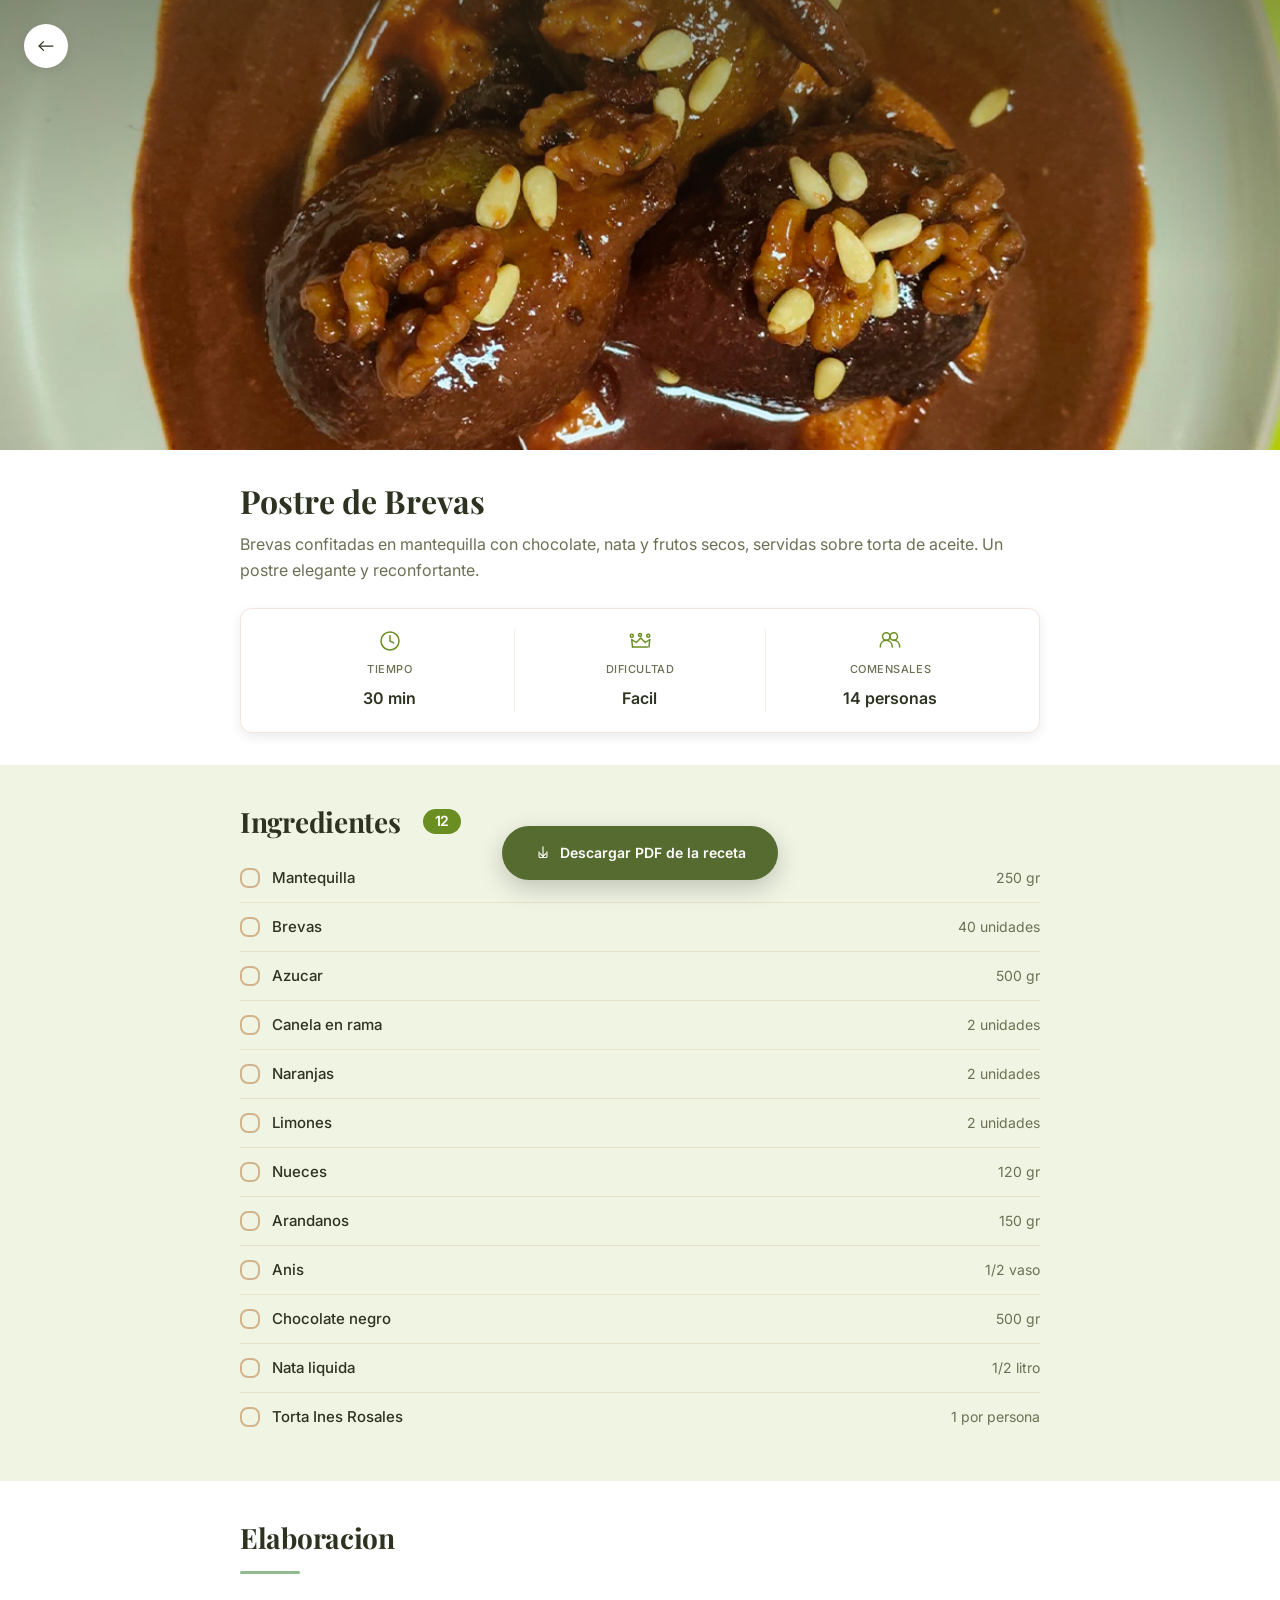
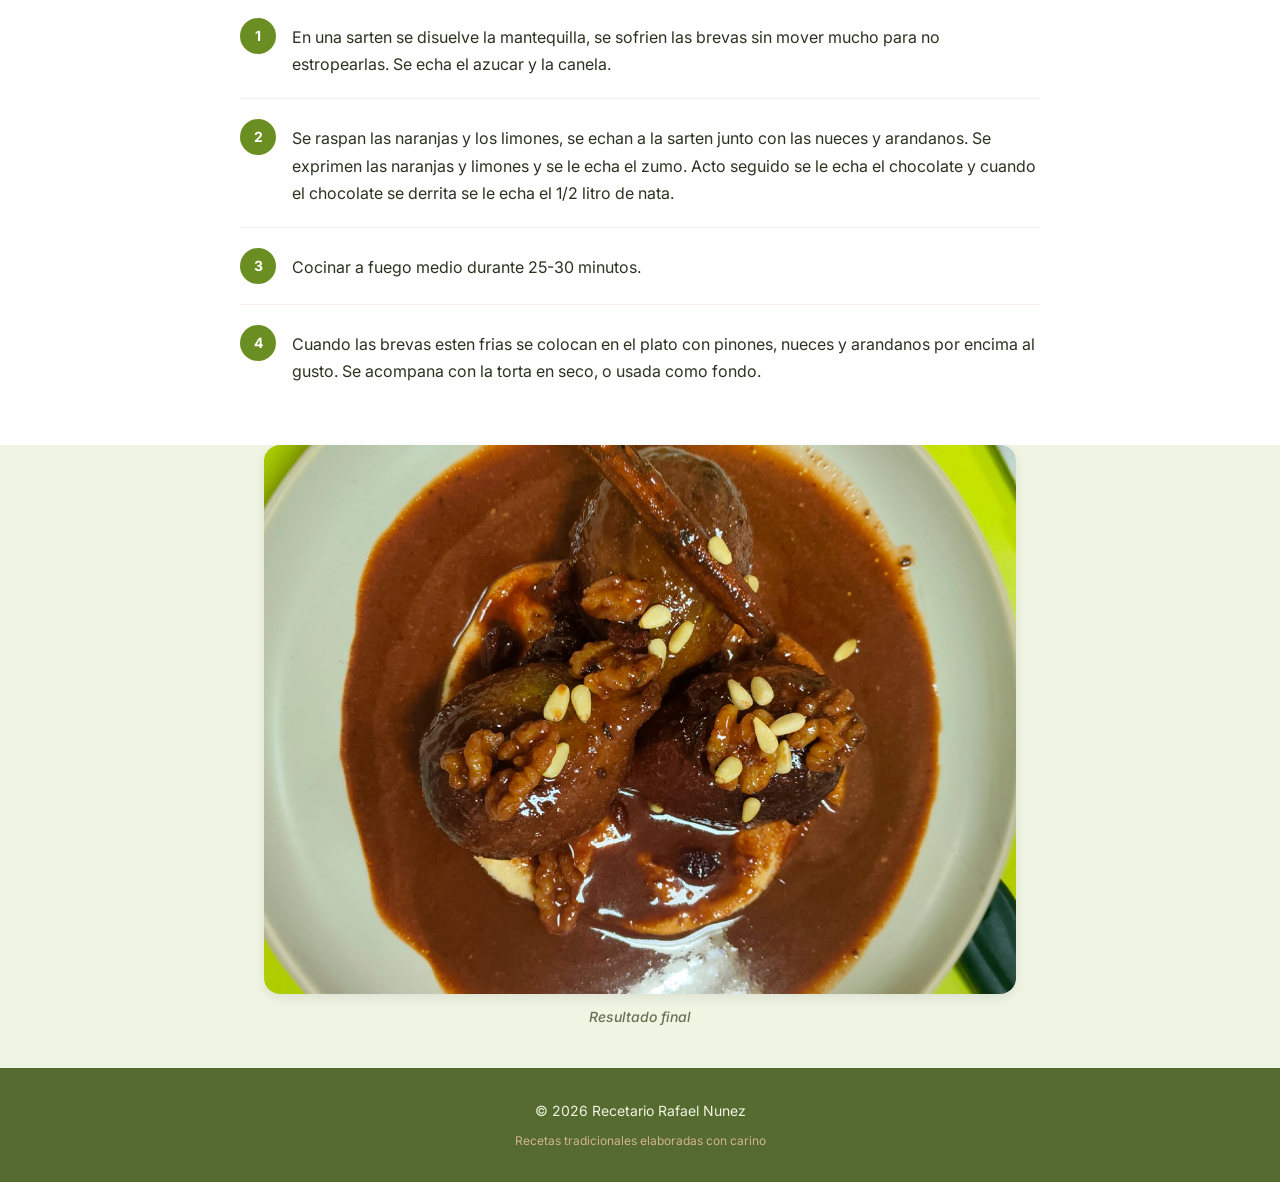
==== recetas/receta2.html @ fcdf8cca "Creación" ====
<!DOCTYPE html>
<html lang="es">
<head>
  <meta charset="UTF-8">
  <meta name="viewport" content="width=device-width, initial-scale=1.0">
  <title>Receta | Recetario Rafael Nunez</title>
  <link rel="stylesheet" href="../style.css">
</head>
<body>

  <a href="../index.html" class="back-button" aria-label="Volver al inicio">
    <svg xmlns="http://www.w3.org/2000/svg" width="20" height="20" viewBox="0 0 256 256" fill="none" stroke="currentColor" stroke-width="16" stroke-linecap="round" stroke-linejoin="round"><line x1="216" y1="128" x2="40" y2="128"/><polyline points="96 72 40 128 96 184"/></svg>
  </a>

  <section class="recipe-hero">
    <img src="" alt="" id="recipe-hero-img" loading="eager">
    <div class="recipe-hero-overlay"></div>
  </section>

  <section class="recipe-header">
    <div class="recipe-header-inner">
      <h1 class="recipe-title" id="recipe-title"></h1>
      <p class="recipe-description" id="recipe-description"></p>
      <div class="info-bar">
        <div class="info-col">
          <svg xmlns="http://www.w3.org/2000/svg" width="24" height="24" viewBox="0 0 256 256" fill="none" stroke="currentColor" stroke-width="16" stroke-linecap="round" stroke-linejoin="round"><circle cx="128" cy="128" r="96"/><polyline points="128 72 128 128 168 148"/></svg>
          <span class="info-label">Tiempo</span>
          <span class="info-value" id="info-tiempo"></span>
        </div>
        <div class="info-col">
          <svg xmlns="http://www.w3.org/2000/svg" width="24" height="24" viewBox="0 0 256 256" fill="none" stroke="currentColor" stroke-width="16" stroke-linecap="round" stroke-linejoin="round"><path d="M48 192h160"/><path d="M48 192l-8-80 48 32 48-48 48 48 48-32-8 80"/><circle cx="40" cy="72" r="16"/><circle cx="128" cy="64" r="16"/><circle cx="216" cy="72" r="16"/></svg>
          <span class="info-label">Dificultad</span>
          <span class="info-value" id="info-dificultad"></span>
        </div>
        <div class="info-col">
          <svg xmlns="http://www.w3.org/2000/svg" width="24" height="24" viewBox="0 0 256 256" fill="none" stroke="currentColor" stroke-width="16" stroke-linecap="round" stroke-linejoin="round"><circle cx="88" cy="80" r="40"/><circle cx="168" cy="80" r="40"/><path d="M24 192c0-48 32-72 64-72s64 24 64 72"/><path d="M168 120c32 0 64 24 64 72"/></svg>
          <span class="info-label">Comensales</span>
          <span class="info-value" id="info-comensales"></span>
        </div>
      </div>
    </div>
  </section>

  <section class="ingredients-section">
    <div class="ingredients-section-inner">
      <h2 class="section-heading" style="margin-bottom:0;">
        Ingredientes
        <span class="ingredient-count" id="ingredient-count">0</span>
      </h2>
      <div class="ingredients-list" id="ingredients-list"></div>
    </div>
  </section>

  <section class="steps-section">
    <div class="steps-section-inner">
      <h2 class="section-heading" style="margin-bottom:0;">Elaboracion</h2>
      <div class="deco-line" style="margin:16px 0 24px;"></div>
      <div class="steps-list" id="steps-list"></div>
    </div>
  </section>

  <section class="final-image-section">
    <img src="" alt="" id="final-image" loading="lazy">
    <p class="final-caption">Resultado final</p>
  </section>

  <a href="" class="sticky-download-btn" id="download-btn" target="_blank" rel="noopener">
    <svg xmlns="http://www.w3.org/2000/svg" width="18" height="18" viewBox="0 0 256 256" fill="none" stroke="currentColor" stroke-width="16" stroke-linecap="round" stroke-linejoin="round"><path d="M184 112v64a16 16 0 0 1-16 16H88a16 16 0 0 1-16-16v-64"/><polyline points="88 136 128 176 168 136"/><line x1="128" y1="176" x2="128" y2="40"/></svg>
    Descargar PDF de la receta
  </a>

  <footer class="page-footer">
    <p>&copy; 2026 Recetario Rafael Nunez</p>
    <p class="footer-sub">Recetas tradicionales elaboradas con carino</p>
  </footer>

  <script>
    (function() {
      const pageName = window.location.pathname.split('/').pop();

      fetch('../data.json')
        .then(r => r.json())
        .then(data => {
          const recipe = data.recetas.find(r => r.html.includes(pageName));
          if (!recipe) return;

          document.title = recipe.titulo + ' | Recetario Rafael Nunez';

          var heroImg = document.getElementById('recipe-hero-img');
          if (heroImg) { heroImg.src = '../' + recipe.imagen; heroImg.alt = recipe.titulo; }

          var titleEl = document.getElementById('recipe-title');
          var descEl = document.getElementById('recipe-description');
          if (titleEl) titleEl.textContent = recipe.titulo;
          if (descEl) descEl.textContent = recipe.descripcion;

          var tEl = document.getElementById('info-tiempo');
          var dEl = document.getElementById('info-dificultad');
          var cEl = document.getElementById('info-comensales');
          if (tEl) tEl.textContent = recipe.tiempoLabel;
          if (dEl) dEl.textContent = recipe.dificultad;
          if (cEl) cEl.textContent = recipe.comensales + ' personas';

          // Ingredients
          var ingList = document.getElementById('ingredients-list');
          var countBadge = document.getElementById('ingredient-count');
          if (ingList) {
            var ingredients = recipe.ingredientes || [];
            if (countBadge) countBadge.textContent = ingredients.length;
            var storageKey = 'recipe-' + recipe.id + '-ingredients';
            var checkedIndices = [];
            try {
              var saved = localStorage.getItem(storageKey);
              if (saved) checkedIndices = JSON.parse(saved);
            } catch(e) { checkedIndices = []; }

            ingList.innerHTML = ingredients.map(function(ing, index) {
              var isChecked = checkedIndices.includes(index) ? 'checked' : '';
              return '<div class="ingredient-row">' +
                '<input type="checkbox" class="ingredient-checkbox" id="ing-' + index + '" data-index="' + index + '" ' + isChecked + '>' +
                '<label for="ing-' + index + '" class="ingredient-label">' +
                  '<span class="ingredient-name">' + ing.nombre + '</span>' +
                  '<span class="ingredient-qty">' + ing.cantidad + '</span>' +
                '</label>' +
              '</div>';
            }).join('');

            ingList.querySelectorAll('.ingredient-checkbox').forEach(function(cb) {
              cb.addEventListener('change', function() {
                var allChecked = Array.from(ingList.querySelectorAll('.ingredient-checkbox'))
                  .map(function(c, i) { return c.checked ? i : -1; })
                  .filter(function(i) { return i !== -1; });
                localStorage.setItem(storageKey, JSON.stringify(allChecked));
              });
            });
          }

          // Steps
          var stepsList = document.getElementById('steps-list');
          if (stepsList) {
            var steps = recipe.pasos || [];
            stepsList.innerHTML = steps.map(function(step, index) {
              return '<div class="step-card">' +
                '<span class="step-number">' + (index + 1) + '</span>' +
                '<p class="step-text">' + step + '</p>' +
              '</div>';
            }).join('');
          }

          // Final image
          var finalImg = document.getElementById('final-image');
          if (finalImg) { finalImg.src = '../' + recipe.imagen; finalImg.alt = 'Resultado final - ' + recipe.titulo; }

          // Download link
          var downloadBtn = document.getElementById('download-btn');
          if (downloadBtn) downloadBtn.href = '../' + recipe.pdf;
        })
        .catch(function(err) { console.error('Error cargando datos:', err); });
    })();
  </script>
</body>
</html>
---- style.css ----
@import url('https://fonts.googleapis.com/css2?family=Playfair+Display:wght@400;600;700&family=Inter:wght@400;500;600;700&display=swap');

:root {
  --matcha-cream: #F0F4E3;
  --sage-mist: #E4EBD5;
  --olive-branch: #6B8E23;
  --matcha-green: #8FBC8F;
  --forest-deep: #556B2F;
  --earth-brown: #8B4513;
  --warm-tan: #D2B48C;
  --text-primary: #2D3320;
  --text-secondary: #6B7054;
  --text-light: #F0F4E3;
  --pure-white: #FFFFFF;
  --font-heading: 'Playfair Display', Georgia, serif;
  --font-body: 'Inter', -apple-system, BlinkMacSystemFont, sans-serif;
  --shadow-card: 0 4px 12px rgba(0,0,0,0.08);
  --shadow-card-hover: 0 8px 24px rgba(0,0,0,0.12);
  --shadow-filter: 0 2px 8px rgba(0,0,0,0.06);
  --shadow-sticky: 0 8px 24px rgba(0,0,0,0.2);
  --radius-sm: 8px;
  --radius-md: 12px;
  --radius-lg: 16px;
  --radius-pill: 9999px;
}

*, *::before, *::after { box-sizing: border-box; margin: 0; padding: 0; }
html { scroll-behavior: smooth; }
body {
  font-family: var(--font-body);
  font-size: 16px;
  line-height: 1.6;
  color: var(--text-primary);
  background-color: var(--matcha-cream);
  -webkit-font-smoothing: antialiased;
  -moz-osx-font-smoothing: grayscale;
}
img { max-width: 100%; height: auto; display: block; }
a { text-decoration: none; color: inherit; }
button { cursor: pointer; border: none; background: none; font-family: inherit; }
ul, ol { list-style: none; }

@keyframes fadeSlideUp {
  from { opacity: 0; transform: translateY(20px); }
  to { opacity: 1; transform: translateY(0); }
}
@keyframes fadeIn {
  from { opacity: 0; }
  to { opacity: 1; }
}

.container { max-width: 1200px; margin: 0 auto; padding: 0 24px; }
@media (min-width: 768px) { .container { padding: 0 48px; } }

/* ===== WELCOME SLIDER ===== */
.welcome-overlay {
  position: fixed; inset: 0; z-index: 100;
  background: var(--matcha-cream);
  display: flex; flex-direction: column;
  animation: fadeIn 0.4s ease;
}
.welcome-overlay.is-hidden { opacity: 0; pointer-events: none; transition: opacity 0.4s ease; }
.welcome-overlay.is-gone { display: none; }
.slider-container { flex: 1; overflow: hidden; position: relative; }
.slides-wrapper { display: flex; height: 100%; transition: transform 0.6s cubic-bezier(0.4, 0, 0.2, 1); }
.slide {
  min-width: 100%; height: 100%;
  display: flex; flex-direction: column;
  justify-content: center; align-items: center;
  padding: 48px 24px; text-align: center; position: relative;
}
.slide-1 { background: var(--matcha-cream); }
.slide-2 { background: var(--sage-mist); }
.slide-3 {
  background: var(--matcha-cream);
  background-image: radial-gradient(circle at center, rgba(139,188,143,0.15) 0%, transparent 70%);
}
.slide-content { position: relative; z-index: 2; max-width: 600px; opacity: 0; }
.slide.is-active .slide-content { animation: fadeSlideUp 0.5s ease forwards; }
.slide.is-active .slide-content > *:nth-child(1) { animation-delay: 0.1s; animation-fill-mode: both; animation-name: fadeSlideUp; animation-duration: 0.5s; }
.slide.is-active .slide-content > *:nth-child(2) { animation-delay: 0.25s; animation-fill-mode: both; animation-name: fadeSlideUp; animation-duration: 0.5s; }
.slide.is-active .slide-content > *:nth-child(3) { animation-delay: 0.4s; animation-fill-mode: both; animation-name: fadeSlideUp; animation-duration: 0.5s; }
.slide.is-active .slide-content > *:nth-child(4) { animation-delay: 0.55s; animation-fill-mode: both; animation-name: fadeSlideUp; animation-duration: 0.5s; }
.slide-title {
  font-family: var(--font-heading); font-weight: 700;
  font-size: clamp(1.75rem, 5vw, 2.5rem); line-height: 1.15;
  letter-spacing: -0.02em; color: var(--forest-deep); margin-bottom: 16px;
}
.slide-subtitle { font-size: 1rem; line-height: 1.6; color: var(--text-secondary); max-width: 480px; margin: 0 auto 24px; }
.slide-features { display: flex; gap: 48px; justify-content: center; margin-top: 32px; flex-wrap: wrap; }
.slide-feature { display: flex; flex-direction: column; align-items: center; gap: 8px; }
.slide-feature svg { width: 32px; height: 32px; color: var(--olive-branch); }
.slide-feature span { font-size: 0.8125rem; font-weight: 500; color: var(--text-secondary); }
.deco-line { width: 60px; height: 3px; background: var(--matcha-green); border-radius: var(--radius-pill); margin: 20px auto; }
.slider-dots { display: flex; justify-content: center; gap: 12px; padding: 24px; position: relative; z-index: 2; }
.slider-dot {
  width: 10px; height: 10px; border-radius: 50%;
  border: 2px solid var(--forest-deep); background: transparent;
  cursor: pointer; transition: all 0.3s ease; padding: 0;
}
.slider-dot.is-active { background: var(--forest-deep); transform: scale(1.2); }

/* ===== BUTTONS ===== */
.btn-primary {
  display: inline-flex; align-items: center; gap: 8px;
  background: var(--olive-branch); color: var(--pure-white);
  font-family: var(--font-body); font-weight: 600; font-size: 0.875rem;
  letter-spacing: 0.01em; padding: 14px 28px; border-radius: var(--radius-pill);
  border: none; cursor: pointer; transition: all 0.3s ease;
}
.btn-primary:hover { background: var(--earth-brown); box-shadow: var(--shadow-sticky); }
.btn-outline {
  display: inline-flex; align-items: center; gap: 8px;
  background: transparent; color: var(--olive-branch);
  font-weight: 600; font-size: 0.875rem;
  padding: 12px 24px; border-radius: var(--radius-pill);
  border: 2px solid var(--olive-branch); cursor: pointer; transition: all 0.3s ease;
}
.btn-outline:hover { background: var(--olive-branch); color: var(--pure-white); }
.btn-outline-white {
  display: inline-flex; align-items: center; gap: 8px;
  background: transparent; color: var(--pure-white);
  font-weight: 600; font-size: 0.875rem;
  padding: 12px 24px; border-radius: var(--radius-pill);
  border: 2px solid var(--pure-white); cursor: pointer; transition: all 0.3s ease;
}
.btn-outline-white:hover { background: rgba(255,255,255,0.15); }

/* ===== HERO ===== */
.hero { position: relative; width: 100%; height: 400px; overflow: hidden; display: flex; align-items: center; justify-content: center; }
@media (max-width: 767px) { .hero { height: 300px; } }
.hero-bg { position: absolute; inset: 0; width: 100%; height: 100%; object-fit: cover; z-index: 0; }
.hero-overlay { position: absolute; inset: 0; background: linear-gradient(to bottom, rgba(45,51,32,0.6), rgba(45,51,32,0.3)); z-index: 1; }
.hero-content { position: relative; z-index: 2; text-align: center; max-width: 700px; padding: 0 24px; opacity: 0; }
.hero-content.is-visible { opacity: 1; }
.hero-content.is-visible > * { animation: fadeSlideUp 0.6s ease forwards; }
.hero-content.is-visible > *:nth-child(1) { animation-delay: 0.1s; opacity: 0; }
.hero-content.is-visible > *:nth-child(2) { animation-delay: 0.2s; opacity: 0; }
.hero-content.is-visible > *:nth-child(3) { animation-delay: 0.3s; opacity: 0; }
.hero-content.is-visible > *:nth-child(4) { animation-delay: 0.4s; opacity: 0; }
.hero-content.is-visible > *:nth-child(5) { animation-delay: 0.5s; opacity: 0; }
.hero-label { font-weight: 500; font-size: 0.8125rem; letter-spacing: 0.15em; color: var(--warm-tan); text-transform: uppercase; margin-bottom: 12px; }
.hero-title { font-family: var(--font-heading); font-weight: 700; font-size: clamp(2rem, 5vw, 3rem); line-height: 1.15; color: var(--pure-white); text-shadow: 0 2px 8px rgba(0,0,0,0.3); }
.hero-subtitle { font-size: 1.0625rem; color: rgba(255,255,255,0.9); margin-top: 12px; }
.hero .btn-outline-white { margin-top: 24px; }

/* ===== FILTER BAR ===== */
.filter-bar { background: var(--pure-white); padding: 12px 24px; border-bottom: 1px solid rgba(210,180,140,0.4); box-shadow: var(--shadow-filter); position: sticky; top: 0; z-index: 30; transition: box-shadow 0.3s ease; }
.filter-bar.is-stuck { box-shadow: 0 4px 12px rgba(0,0,0,0.1); }
.filter-bar-inner { max-width: 1200px; margin: 0 auto; display: flex; flex-wrap: wrap; align-items: center; gap: 10px; }
.filter-group { display: flex; align-items: center; gap: 8px; flex-wrap: nowrap; width: 100%; }
.filter-chip {
  display: inline-flex; align-items: center; justify-content: center;
  padding: 8px 20px; border-radius: var(--radius-pill);
  border: 1.5px solid var(--warm-tan); background: var(--pure-white);
  color: var(--text-primary); font-weight: 500; font-size: 0.875rem;
  cursor: pointer; transition: all 0.25s ease; white-space: nowrap; flex: 1; min-width: 0;
}
.filter-chip:hover { border-color: var(--olive-branch); color: var(--olive-branch); }
.filter-chip.is-active { background: var(--olive-branch); border-color: var(--olive-branch); color: var(--pure-white); }
.filter-count { margin-left: auto; font-size: 0.8125rem; font-weight: 500; color: var(--text-secondary); }
@media (max-width: 767px) {
  .filter-bar { padding: 10px; }
  .filter-bar-inner { gap: 8px; }
  .filter-group { gap: 6px; }
  .filter-chip { padding: 8px 12px; font-size: 0.8125rem; }
  .filter-count { margin-left: 0; width: 100%; text-align: center; font-size: 0.75rem; }
}

/* ===== RECIPE GRID ===== */
.recipe-grid-section { background: var(--matcha-cream); padding: 32px 10px; }
@media (min-width: 768px) { .recipe-grid-section { padding: 48px 48px; } }
.recipe-grid-section .container { max-width: 1000px; }
.section-heading { font-family: var(--font-heading); font-weight: 700; font-size: 1.75rem; line-height: 1.2; letter-spacing: -0.01em; color: var(--text-primary); margin-bottom: 24px; display: flex; align-items: center; gap: 10px; }
.section-heading svg { width: 20px; height: 20px; color: var(--olive-branch); }
.recipe-grid { display: grid; gap: 14px; }
@media (min-width: 768px) { .recipe-grid { grid-template-columns: repeat(2, 1fr); gap: 24px; } }
.empty-state { text-align: center; padding: 48px 24px; }
.empty-state p { font-size: 1rem; color: var(--text-secondary); margin-bottom: 16px; }

/* ===== RECIPE CARD ===== */
.recipe-card { background: var(--pure-white); border-radius: var(--radius-md); box-shadow: var(--shadow-card); overflow: hidden; transition: transform 0.3s ease, box-shadow 0.3s ease; opacity: 0; animation: fadeSlideUp 0.4s ease forwards; }
.recipe-card:nth-child(1) { animation-delay: 0s; }
.recipe-card:nth-child(2) { animation-delay: 0.08s; }
.recipe-card:nth-child(3) { animation-delay: 0.16s; }
.recipe-card:nth-child(4) { animation-delay: 0.24s; }
.recipe-card:hover { transform: translateY(-4px); box-shadow: var(--shadow-card-hover); }
.recipe-card > a:first-child { display: block; }
.recipe-card-img-wrapper { height: 140px; overflow: hidden; border-radius: var(--radius-sm) var(--radius-sm) 0 0; }
@media (min-width: 768px) { .recipe-card-img-wrapper { height: 200px; } }
@media (min-width: 1024px) { .recipe-card-img-wrapper { height: 220px; } }
.recipe-card-img { width: 100%; height: 100%; object-fit: cover; transition: transform 0.4s ease; }
.recipe-card:hover .recipe-card-img { transform: scale(1.05); }
.recipe-card-body { padding: 12px; }
@media (min-width: 768px) { .recipe-card-body { padding: 16px; } }
.recipe-card-title { font-family: var(--font-heading); font-weight: 600; font-size: 1rem; line-height: 1.3; color: var(--forest-deep); margin-bottom: 8px; }
@media (min-width: 768px) { .recipe-card-title { font-size: 1.125rem; margin-bottom: 12px; } }
.recipe-card-meta { display: flex; flex-wrap: wrap; gap: 8px; margin-bottom: 10px; }
@media (min-width: 768px) { .recipe-card-meta { gap: 16px; margin-bottom: 16px; } }
.recipe-card-meta-item { display: flex; align-items: center; gap: 4px; font-size: 0.75rem; font-weight: 500; color: var(--text-secondary); letter-spacing: 0.02em; }
@media (min-width: 768px) { .recipe-card-meta-item { gap: 6px; font-size: 0.8125rem; } }
.recipe-card-meta-item svg { width: 14px; height: 14px; color: var(--olive-branch); flex-shrink: 0; }
@media (min-width: 768px) { .recipe-card-meta-item svg { width: 16px; height: 16px; } }
.recipe-card-footer { display: flex; justify-content: space-between; align-items: center; gap: 8px; }
.recipe-card-servings { display: flex; align-items: center; gap: 4px; font-size: 0.75rem; font-weight: 500; color: var(--text-secondary); }
.recipe-card-servings svg { width: 14px; height: 14px; color: var(--olive-branch); }
@media (min-width: 768px) { .recipe-card-servings { gap: 6px; font-size: 0.8125rem; } .recipe-card-servings svg { width: 16px; height: 16px; } }
.recipe-card-link { display: inline-flex; align-items: center; gap: 6px; background: var(--olive-branch); color: var(--pure-white); font-weight: 600; font-size: 0.8125rem; padding: 8px 16px; border-radius: var(--radius-pill); transition: all 0.3s ease; }
.recipe-card-link:hover { background: var(--earth-brown); box-shadow: 0 4px 12px rgba(0,0,0,0.15); }
.recipe-card-link svg { width: 14px; height: 14px; transition: transform 0.3s ease; }
.recipe-card-link:hover svg { transform: translateX(3px); }

/* ===== FOOTER ===== */
.page-footer { background: var(--forest-deep); padding: 32px 24px; text-align: center; }
.page-footer p { font-size: 0.875rem; color: var(--text-light); }
.page-footer .footer-sub { font-size: 0.75rem; color: var(--warm-tan); margin-top: 8px; }

/* ===== RECIPE DETAIL ===== */
.back-button { position: fixed; top: 24px; left: 24px; width: 44px; height: 44px; background: var(--pure-white); border-radius: 50%; display: flex; align-items: center; justify-content: center; box-shadow: var(--shadow-card); z-index: 50; transition: all 0.3s ease; }
.back-button:hover { box-shadow: var(--shadow-card-hover); background: var(--sage-mist); }
.back-button svg { width: 20px; height: 20px; color: var(--text-primary); }
.recipe-hero { position: relative; width: 100%; height: 50vh; min-height: 320px; max-height: 500px; overflow: hidden; }
.recipe-hero img { width: 100%; height: 100%; object-fit: cover; }
.recipe-hero-overlay { position: absolute; inset: 0; background: linear-gradient(to bottom, rgba(45,51,32,0.4) 0%, transparent 60%); }
.recipe-header { background: var(--pure-white); padding: 32px 24px; }
.recipe-header-inner { max-width: 800px; margin: 0 auto; }
.recipe-title { font-family: var(--font-heading); font-weight: 700; font-size: clamp(1.5rem, 4vw, 2rem); line-height: 1.2; color: var(--text-primary); margin-bottom: 12px; }
.recipe-description { font-size: 1rem; line-height: 1.6; color: var(--text-secondary); }
.info-bar { display: flex; background: var(--pure-white); border-radius: var(--radius-md); box-shadow: var(--shadow-card); padding: 16px 12px; margin-top: 24px; border: 1px solid rgba(210,180,140,0.3); flex-wrap: nowrap; gap: 0; }
.info-col { flex: 1; display: flex; flex-direction: column; align-items: center; gap: 6px; min-width: 0; padding: 0 8px; border-right: 1px solid rgba(210,180,140,0.2); }
.info-col:last-child { border-right: none; }
.info-col svg { width: 22px; height: 22px; color: var(--olive-branch); }
.info-label { font-size: 0.625rem; font-weight: 500; color: var(--text-secondary); text-transform: uppercase; letter-spacing: 0.05em; white-space: nowrap; }
.info-value { font-size: 0.9375rem; font-weight: 600; color: var(--text-primary); white-space: nowrap; }
@media (min-width: 768px) {
  .info-bar { padding: 20px 24px; }
  .info-col { gap: 8px; padding: 0 12px; }
  .info-col svg { width: 24px; height: 24px; }
  .info-label { font-size: 0.6875rem; }
  .info-value { font-size: 1rem; }
}
.ingredients-section { background: var(--matcha-cream); padding: 40px 24px; }
.ingredients-section-inner { max-width: 800px; margin: 0 auto; }
.ingredient-count { display: inline-flex; align-items: center; background: var(--olive-branch); color: var(--pure-white); border-radius: var(--radius-pill); padding: 4px 12px; font-size: 0.875rem; font-weight: 600; margin-left: 12px; vertical-align: middle; font-family: var(--font-body); }
.ingredients-list { margin-top: 16px; }
.ingredient-row { display: flex; align-items: center; gap: 12px; padding: 12px 0; border-bottom: 1px solid rgba(210,180,140,0.3); }
.ingredient-row:last-child { border-bottom: none; }
.ingredient-checkbox {
  appearance: none; -webkit-appearance: none;
  width: 20px; height: 20px; border: 2px solid var(--warm-tan);
  border-radius: var(--radius-sm); cursor: pointer;
  transition: all 0.25s ease; flex-shrink: 0; position: relative;
}
.ingredient-checkbox:checked { background: var(--olive-branch); border-color: var(--olive-branch); }
.ingredient-checkbox:checked::after { content: ''; position: absolute; left: 5px; top: 1px; width: 6px; height: 11px; border: solid white; border-width: 0 2px 2px 0; transform: rotate(45deg); }
.ingredient-label { flex: 1; display: flex; justify-content: space-between; align-items: center; gap: 12px; cursor: pointer; }
.ingredient-name { font-size: 0.9375rem; font-weight: 500; color: var(--text-primary); transition: all 0.2s ease; }
.ingredient-checkbox:checked ~ .ingredient-label .ingredient-name { text-decoration: line-through; color: rgba(107,112,84,0.5); }
.ingredient-qty { font-size: 0.875rem; color: var(--text-secondary); white-space: nowrap; transition: all 0.2s ease; }
.ingredient-checkbox:checked ~ .ingredient-label .ingredient-qty { text-decoration: line-through; color: rgba(107,112,84,0.4); }
.steps-section { background: var(--pure-white); padding: 40px 24px; }
.steps-section-inner { max-width: 800px; margin: 0 auto; }
.steps-list { margin-top: 8px; }
.step-card { display: flex; gap: 16px; padding: 20px 0; border-bottom: 1px solid rgba(210,180,140,0.2); }
.step-card:last-child { border-bottom: none; }
.step-number { width: 36px; height: 36px; background: var(--olive-branch); color: var(--pure-white); border-radius: 50%; display: flex; align-items: center; justify-content: center; font-weight: 700; font-size: 0.875rem; flex-shrink: 0; }
.step-text { flex: 1; font-size: 1rem; line-height: 1.7; color: var(--text-primary); padding-top: 6px; }
.final-image-section { max-width: 800px; margin: 0 auto 40px; padding: 0 24px; }
.final-image-section img { width: 100%; border-radius: var(--radius-lg); box-shadow: var(--shadow-card); overflow: hidden; }
.final-caption { text-align: center; font-style: italic; font-weight: 500; font-size: 0.875rem; color: var(--text-secondary); margin-top: 12px; }
.sticky-download-btn { position: fixed; bottom: 20px; left: 50%; transform: translateX(-50%); background: var(--forest-deep); color: var(--pure-white); font-weight: 600; font-size: 0.875rem; padding: 16px 32px; border-radius: var(--radius-pill); box-shadow: var(--shadow-sticky); z-index: 40; display: inline-flex; align-items: center; gap: 8px; transition: all 0.3s ease; white-space: nowrap; }
.sticky-download-btn:hover { transform: translateX(-50%) scale(1.05); background: var(--earth-brown); }
.sticky-download-btn svg { width: 18px; height: 18px; }
@media (max-width: 480px) {
  .sticky-download-btn { left: 16px; right: 16px; transform: none; justify-content: center; padding: 14px 20px; bottom: 12px; }
  .sticky-download-btn:hover { transform: scale(1.02); }
}
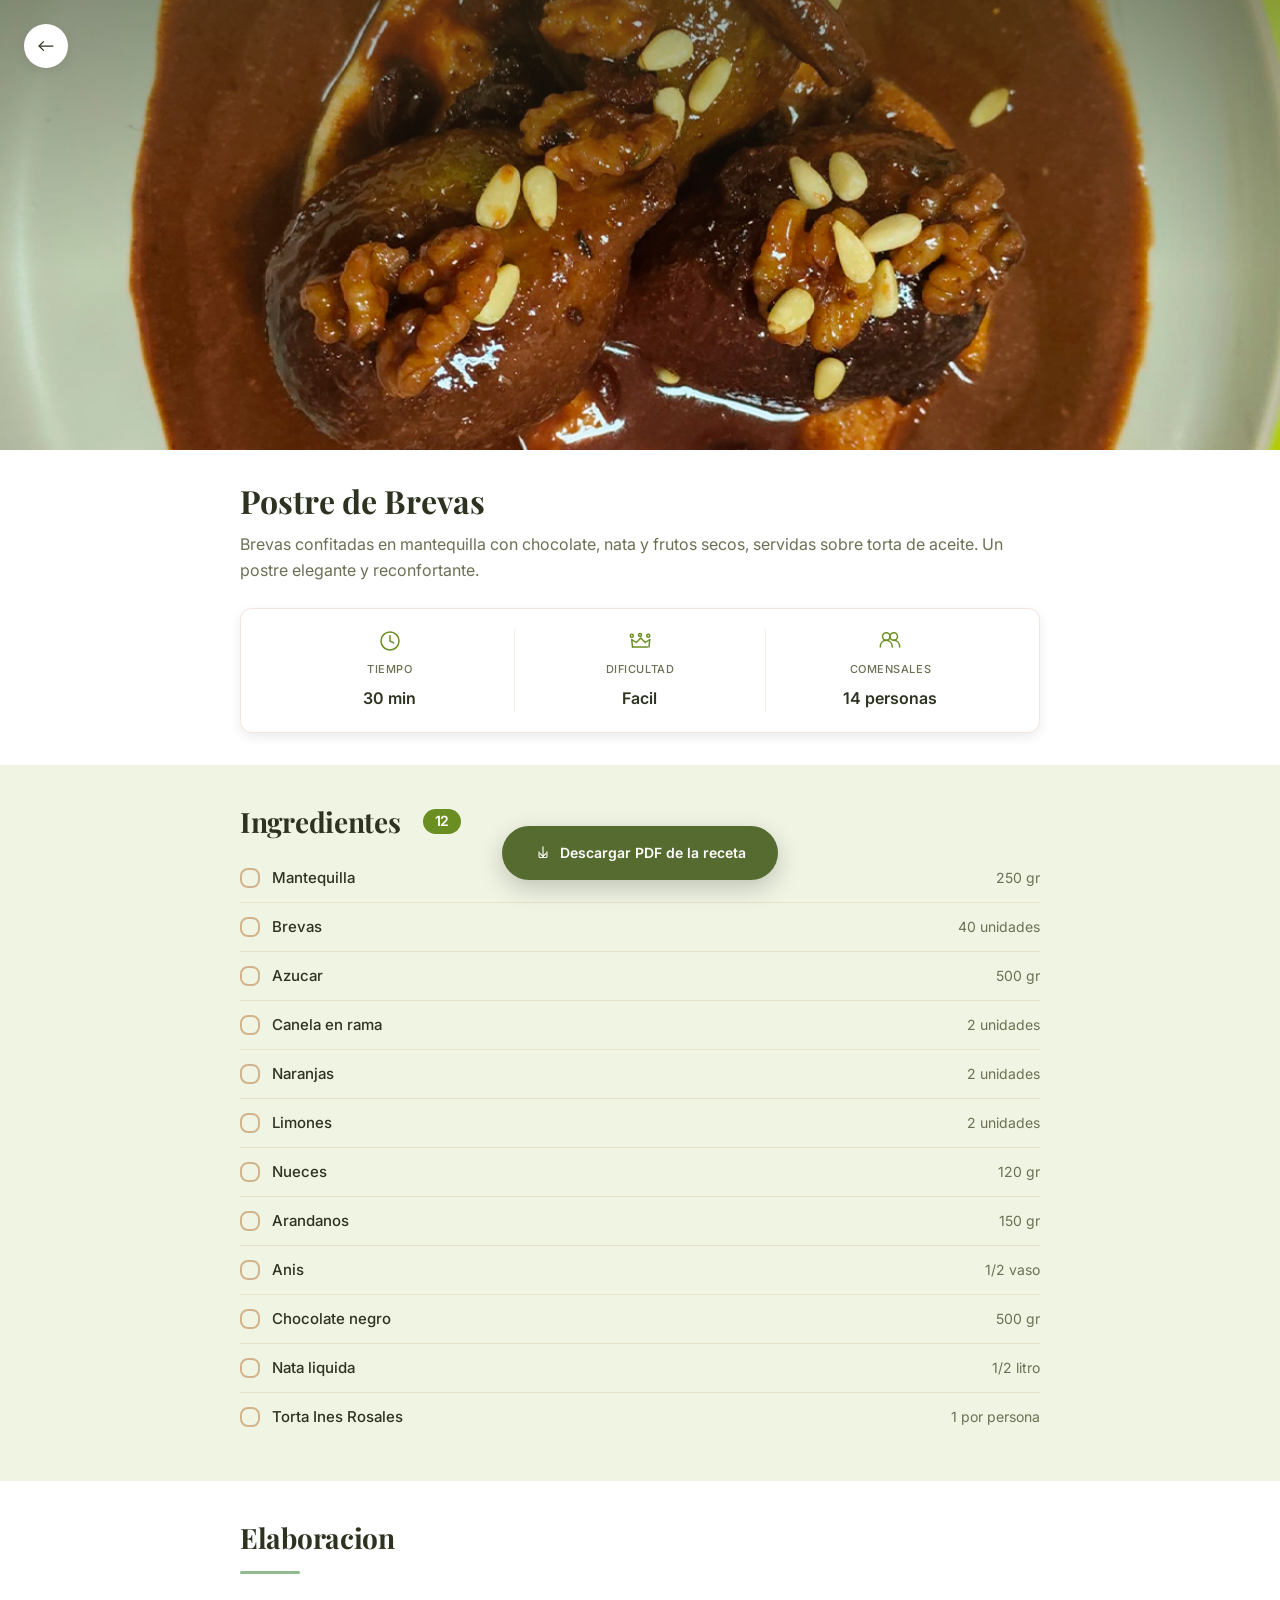
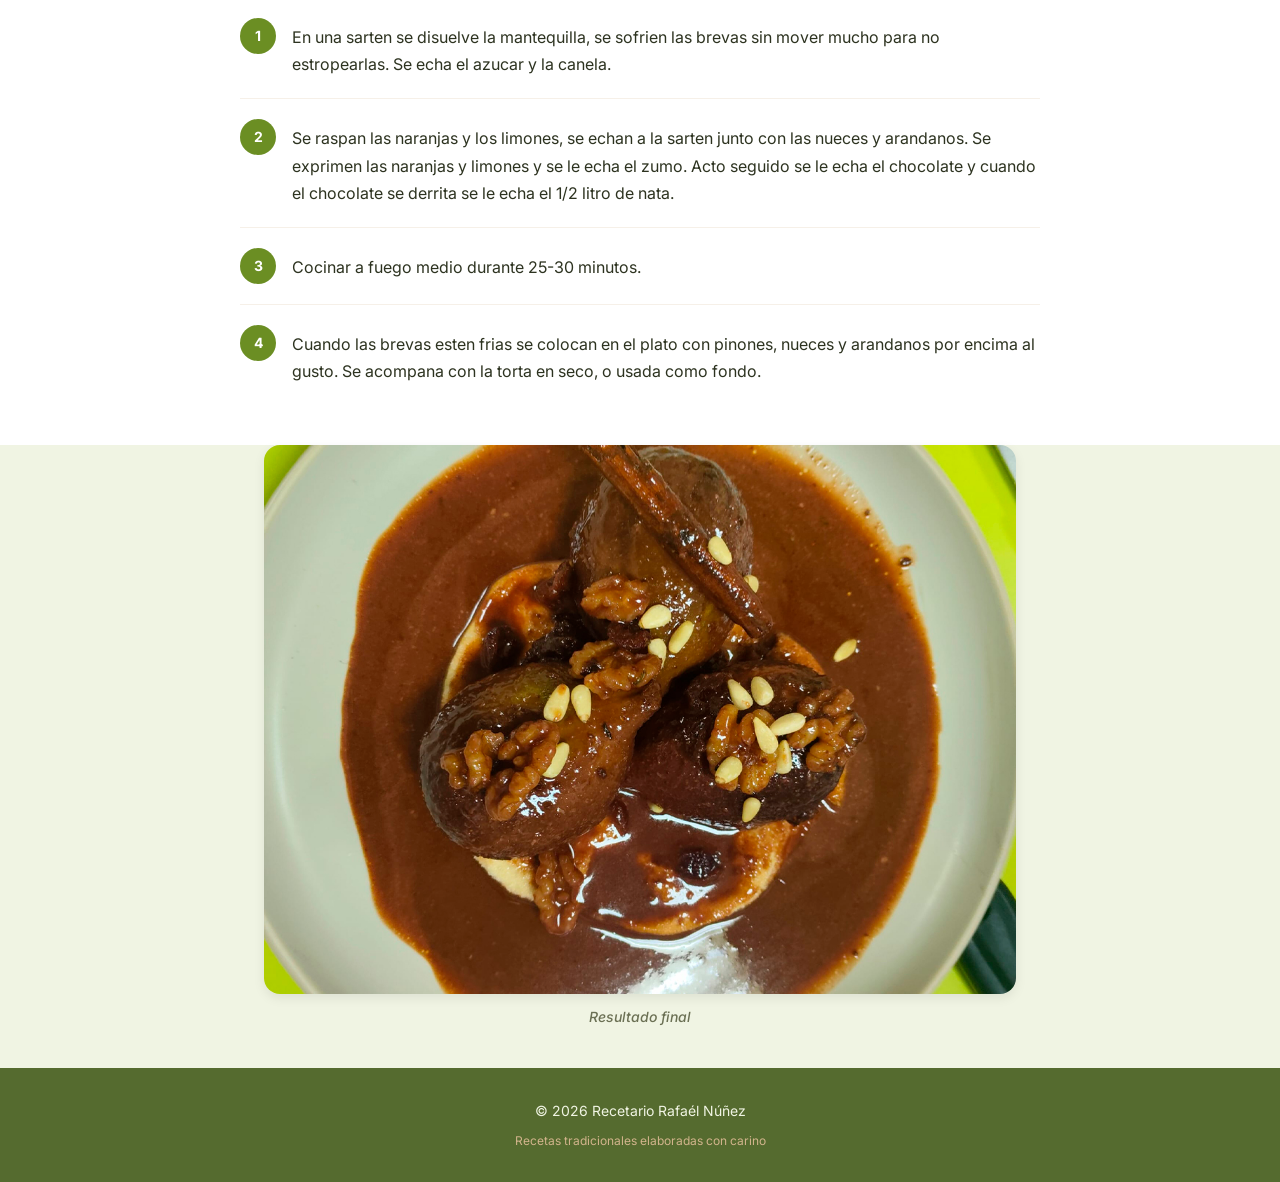
==== commit ddc19d9d: "Rafaél Núñez" ====
--- a/recetas/receta2.html
+++ b/recetas/receta2.html
@@ -3,7 +3,7 @@
 <head>
   <meta charset="UTF-8">
   <meta name="viewport" content="width=device-width, initial-scale=1.0">
-  <title>Receta | Recetario Rafael Nunez</title>
+  <title>Receta | Recetario Rafaél Núñez</title>
   <link rel="stylesheet" href="../style.css">
 </head>
 <body>
@@ -70,7 +70,7 @@
   </a>
 
   <footer class="page-footer">
-    <p>&copy; 2026 Recetario Rafael Nunez</p>
+    <p>&copy; 2026 Recetario Rafaél Núñez</p>
     <p class="footer-sub">Recetas tradicionales elaboradas con carino</p>
   </footer>
 
